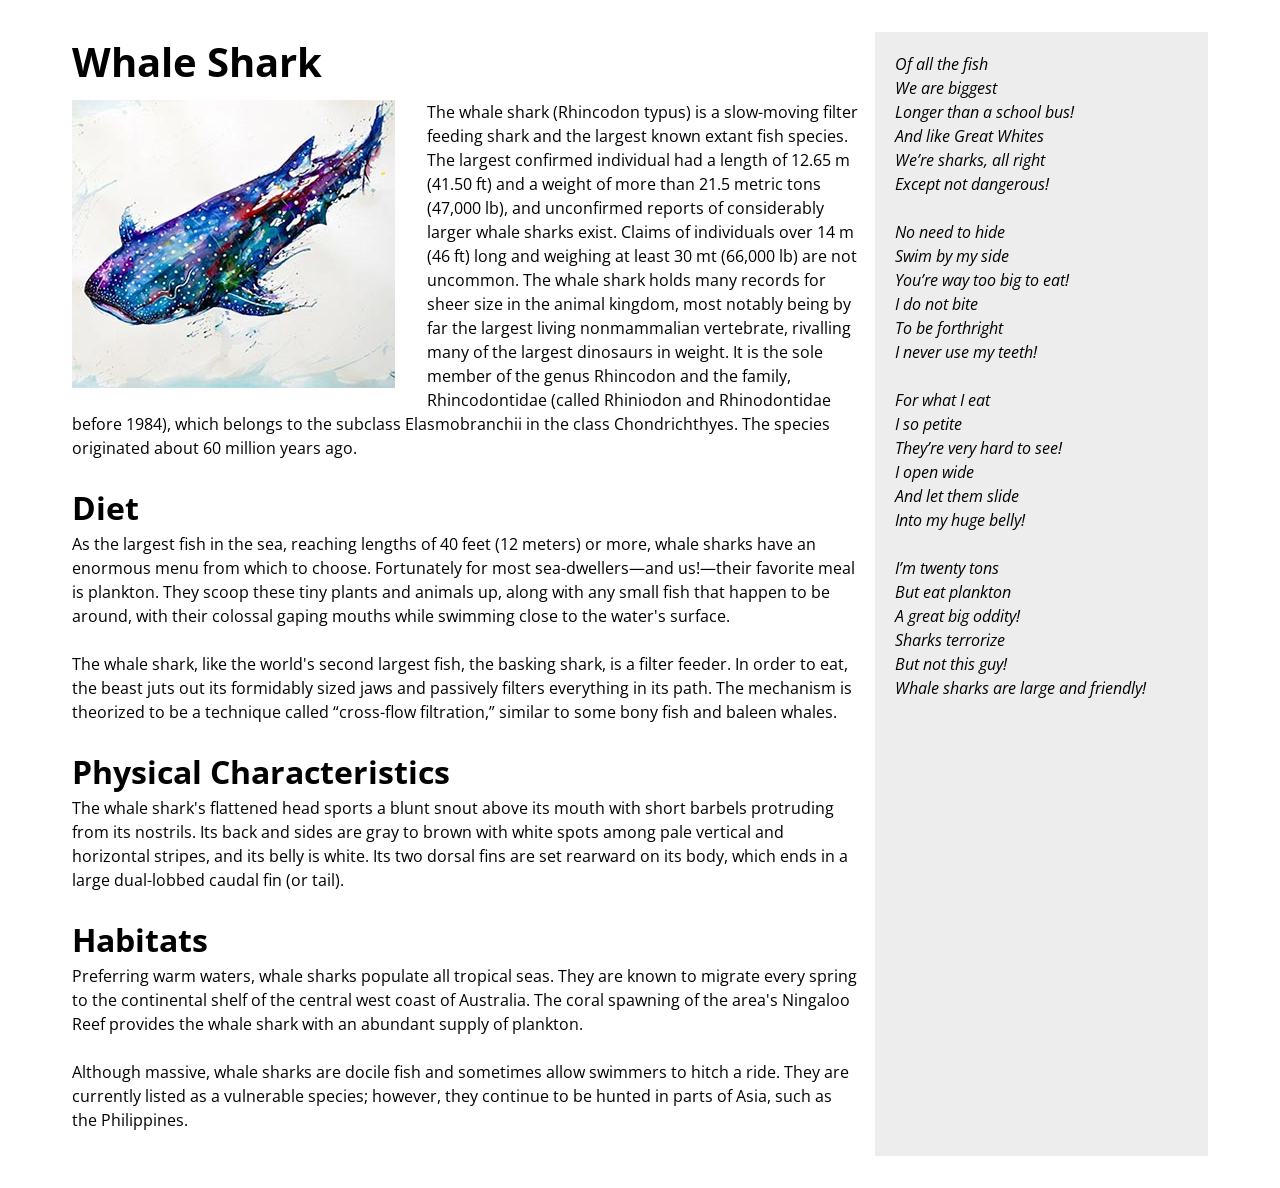
==== lesson05/index.html @ 2af250b1 "Add files via upload" ====
<!DOCTYPE html>
<html lang="en">
  <head>
    <meta charset="UTF-8" />
    <meta name="viewport" content="width=device-width, initial-scale=1.0" />
    <!-- Link To Google Fonts -->
    <link rel="preconnect" href="https://fonts.googleapis.com" />
    <link rel="preconnect" href="https://fonts.gstatic.com" crossorigin />
    <link
      href="https://fonts.googleapis.com/css2?family=Open+Sans&display=swap"
      rel="stylesheet"
    />
    <title>Flexible Media</title>
    <link rel="stylesheet" href="styles.css" />
  </head>

  <body>
    <section>
      <article>
        <!-- Main Heading (h1) -->
        <h1>Whale Shark</h1>
        <!-- Image of the Whale Shark -->
        <img src="images/whaleSharkArt.jpg" alt="Whale Shark" />
        <p>
          The whale shark (Rhincodon typus) is a slow-moving filter feeding
          shark and the largest known extant fish species. The largest confirmed
          individual had a length of 12.65 m (41.50 ft) and a weight of more
          than 21.5 metric tons (47,000 lb), and unconfirmed reports of
          considerably larger whale sharks exist. Claims of individuals over 14
          m (46 ft) long and weighing at least 30 mt (66,000 lb) are not
          uncommon. The whale shark holds many records for sheer size in the
          animal kingdom, most notably being by far the largest living
          nonmammalian vertebrate, rivalling many of the largest dinosaurs in
          weight. It is the sole member of the genus Rhincodon and the family,
          Rhincodontidae (called Rhiniodon and Rhinodontidae before 1984), which
          belongs to the subclass Elasmobranchii in the class Chondrichthyes.
          The species originated about 60 million years ago.
        </p>
        <h2>Diet</h2>
        <p>
          As the largest fish in the sea, reaching lengths of 40 feet (12
          meters) or more, whale sharks have an enormous menu from which to
          choose. Fortunately for most sea-dwellers—and us!—their favorite meal
          is plankton. They scoop these tiny plants and animals up, along with
          any small fish that happen to be around, with their colossal gaping
          mouths while swimming close to the water's surface.
        </p>
        <p>
          The whale shark, like the world's second largest fish, the basking
          shark, is a filter feeder. In order to eat, the beast juts out its
          formidably sized jaws and passively filters everything in its path.
          The mechanism is theorized to be a technique called “cross-flow
          filtration,” similar to some bony fish and baleen whales.
        </p>
        <h2>Physical Characteristics</h2>
        <p>
          The whale shark's flattened head sports a blunt snout above its mouth
          with short barbels protruding from its nostrils. Its back and sides
          are gray to brown with white spots among pale vertical and horizontal
          stripes, and its belly is white. Its two dorsal fins are set rearward
          on its body, which ends in a large dual-lobbed caudal fin (or tail).
        </p>
        <h2>Habitats</h2>
        <p>
          Preferring warm waters, whale sharks populate all tropical seas. They
          are known to migrate every spring to the continental shelf of the
          central west coast of Australia. The coral spawning of the area's
          Ningaloo Reef provides the whale shark with an abundant supply of
          plankton.
        </p>
        <p>
          Although massive, whale sharks are docile fish and sometimes allow
          swimmers to hitch a ride. They are currently listed as a vulnerable
          species; however, they continue to be hunted in parts of Asia, such as
          the Philippines.
        </p>
      </article>

      <aside>
        <p>
          Of all the fish<br />
          We are biggest<br />
          Longer than a school bus!<br />
          And like Great Whites<br />
          We’re sharks, all right<br />
          Except not dangerous!
        </p>
        <p>
          No need to hide<br />
          Swim by my side<br />
          You’re way too big to eat!<br />
          I do not bite<br />
          To be forthright<br />
          I never use my teeth!
        </p>
        <p>
          For what I eat<br />
          I so petite<br />
          They’re very hard to see!<br />
          I open wide<br />
          And let them slide<br />
          Into my huge belly!
        </p>
        <p>
          I’m twenty tons<br />
          But eat plankton<br />
          A great big oddity!<br />
          Sharks terrorize<br />
          But not this guy!<br />
          Whale sharks are large and friendly!
        </p>
      </aside>
    </section>
  </body>
</html>
---- lesson05/styles.css ----
* {
  /* Reset margin and padding for all elements */
  margin: 0;
  padding: 0;
  /* Use border-box model for all elements so padding and border are included in the element's total width/height */
  box-sizing: border-box;
}

/* Basic styles for the root element and body */
html {
  /* Set base font size to 100%, which is 16px by default */
  font-size: 100%;
  /* Line height of 1.5 for readability */
  line-height: 1.5;
}

body {
  /* Apply the Google Font "Source Sans Pro" to the entire body */
  font-family: "Open Sans", "Source Sans Pro", sans-serif;
}

/* Main container for the content section */
section {
  display: flex;
  flex-wrap: wrap;
  max-width: 1200px;
  margin: 0 auto;
  padding: 2rem;
}

/* Styles for the aside (sidebar) element */
aside {
  flex: 1 1 25%;
  background-color: #ededed;
  padding: 1.25rem;
  margin-left: 1rem;
}

aside p {
  font-style: italic;
  font-family: "Open Sans", Georgia, "Times New Roman", Times, serif;
}

/* Styles for the article element */
article {
  flex: 1 1 65%;
}

/* Ensure images are responsive */
img {
  max-width: 100%;
  height: auto;
  margin-right: 1rem;
  margin-bottom: 1rem;
  float: left;
  padding-right: 1rem;
}

/* Heading styles */
h1 {
  font-size: 2.5rem;
  margin-bottom: 0.5rem;
}

h2 {
  font-size: 2rem;
}

/* Paragraph styles */
p {
  margin-bottom: 1.5rem;
}

/* Media Queries */

/* Media query for screens smaller than or equal to 768px */
@media (max-width: 768px) {
  /* Stack the aside and article elements vertically on small screens */
  section {
    flex-direction: column;
  }

  /* Move aside to the bottom by changing its order */
  aside {
    flex: 1 1 100%;
    margin-left: 0;
    width: 80%;
    padding: 1.5rem;
    border-radius: 12px;
    box-shadow: 0 4px 8px rgba(0, 0, 0, 0.8);
  }

  /* Make the article take up the full width */
  article {
    flex: 1 1 100%;
  }
}

/* Media query for screens smaller than or equal to 480px (extra small screens) */
@media (max-width: 480px) {
  /* Decrease the font size of the main heading for smaller screens */
  h1 {
    font-size: 2rem;
  }

  /* Decrease the font size of subheadings for smaller screens */
  h2 {
    font-size: 1.75rem;
  }

  /* 
  Decrease the font size of paragraphs for smaller screens */
  p {
    font-size: 0.9rem;
  }
}
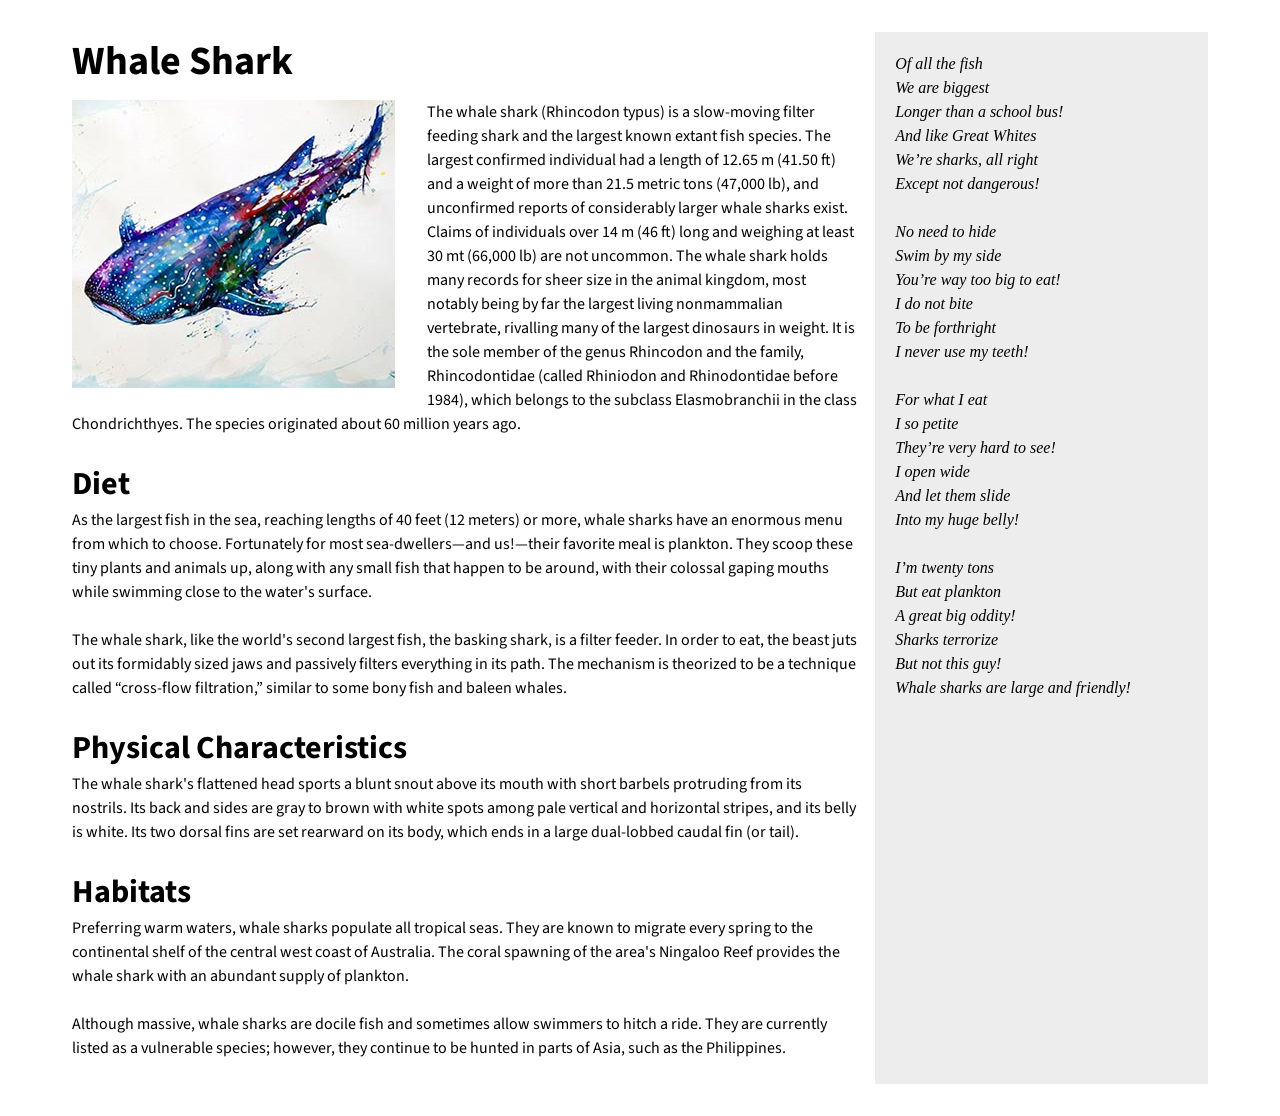
==== commit c72e316f: "Add files via upload" ====
--- a/lesson05/index.html
+++ b/lesson05/index.html
@@ -4,10 +4,8 @@
     <meta charset="UTF-8" />
     <meta name="viewport" content="width=device-width, initial-scale=1.0" />
     <!-- Link To Google Fonts -->
-    <link rel="preconnect" href="https://fonts.googleapis.com" />
-    <link rel="preconnect" href="https://fonts.gstatic.com" crossorigin />
     <link
-      href="https://fonts.googleapis.com/css2?family=Open+Sans&display=swap"
+      href="https://fonts.googleapis.com/css?family=Source+Sans+Pro:300,400,600,700,900&display=swap"
       rel="stylesheet"
     />
     <title>Flexible Media</title>
--- a/lesson05/styles.css
+++ b/lesson05/styles.css
@@ -16,7 +16,7 @@
 
 body {
   /* Apply the Google Font "Source Sans Pro" to the entire body */
-  font-family: "Open Sans", "Source Sans Pro", sans-serif;
+  font-family: "Source Sans Pro", sans-serif;
 }
 
 /* Main container for the content section */
